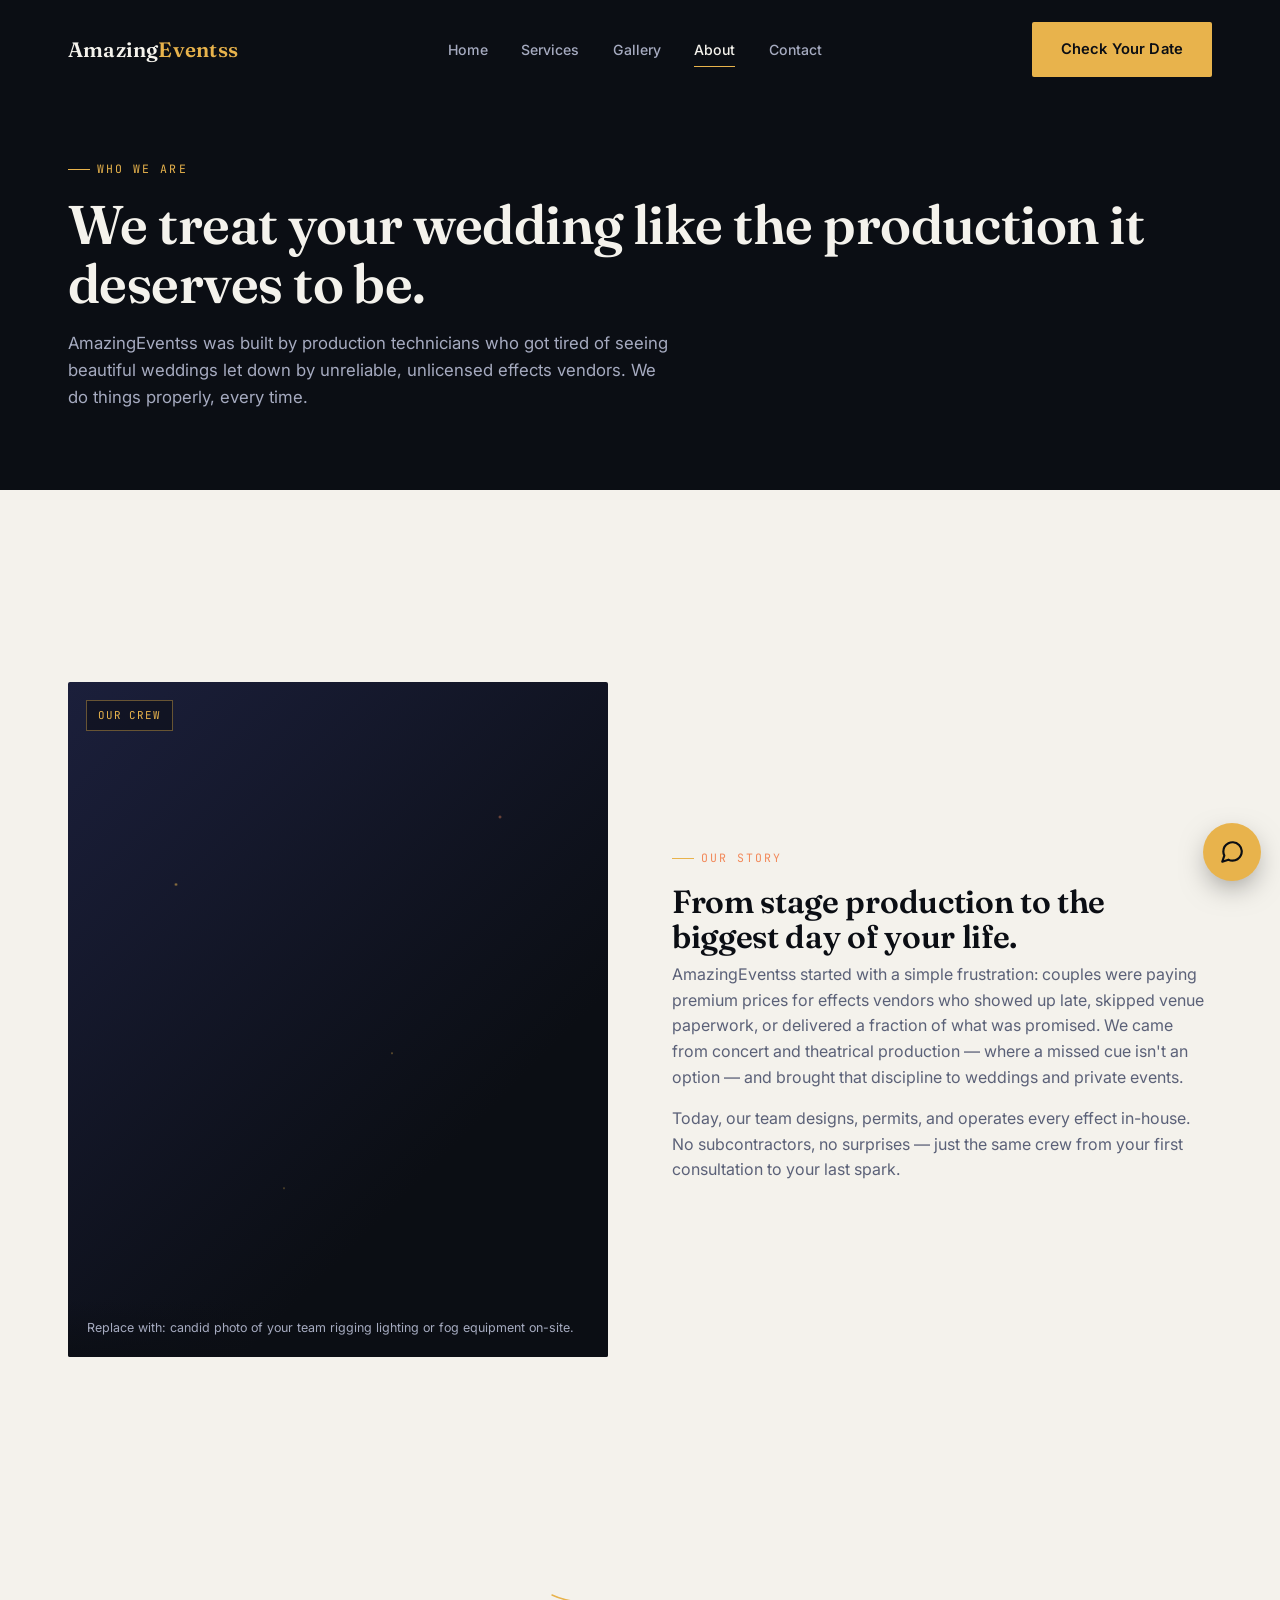
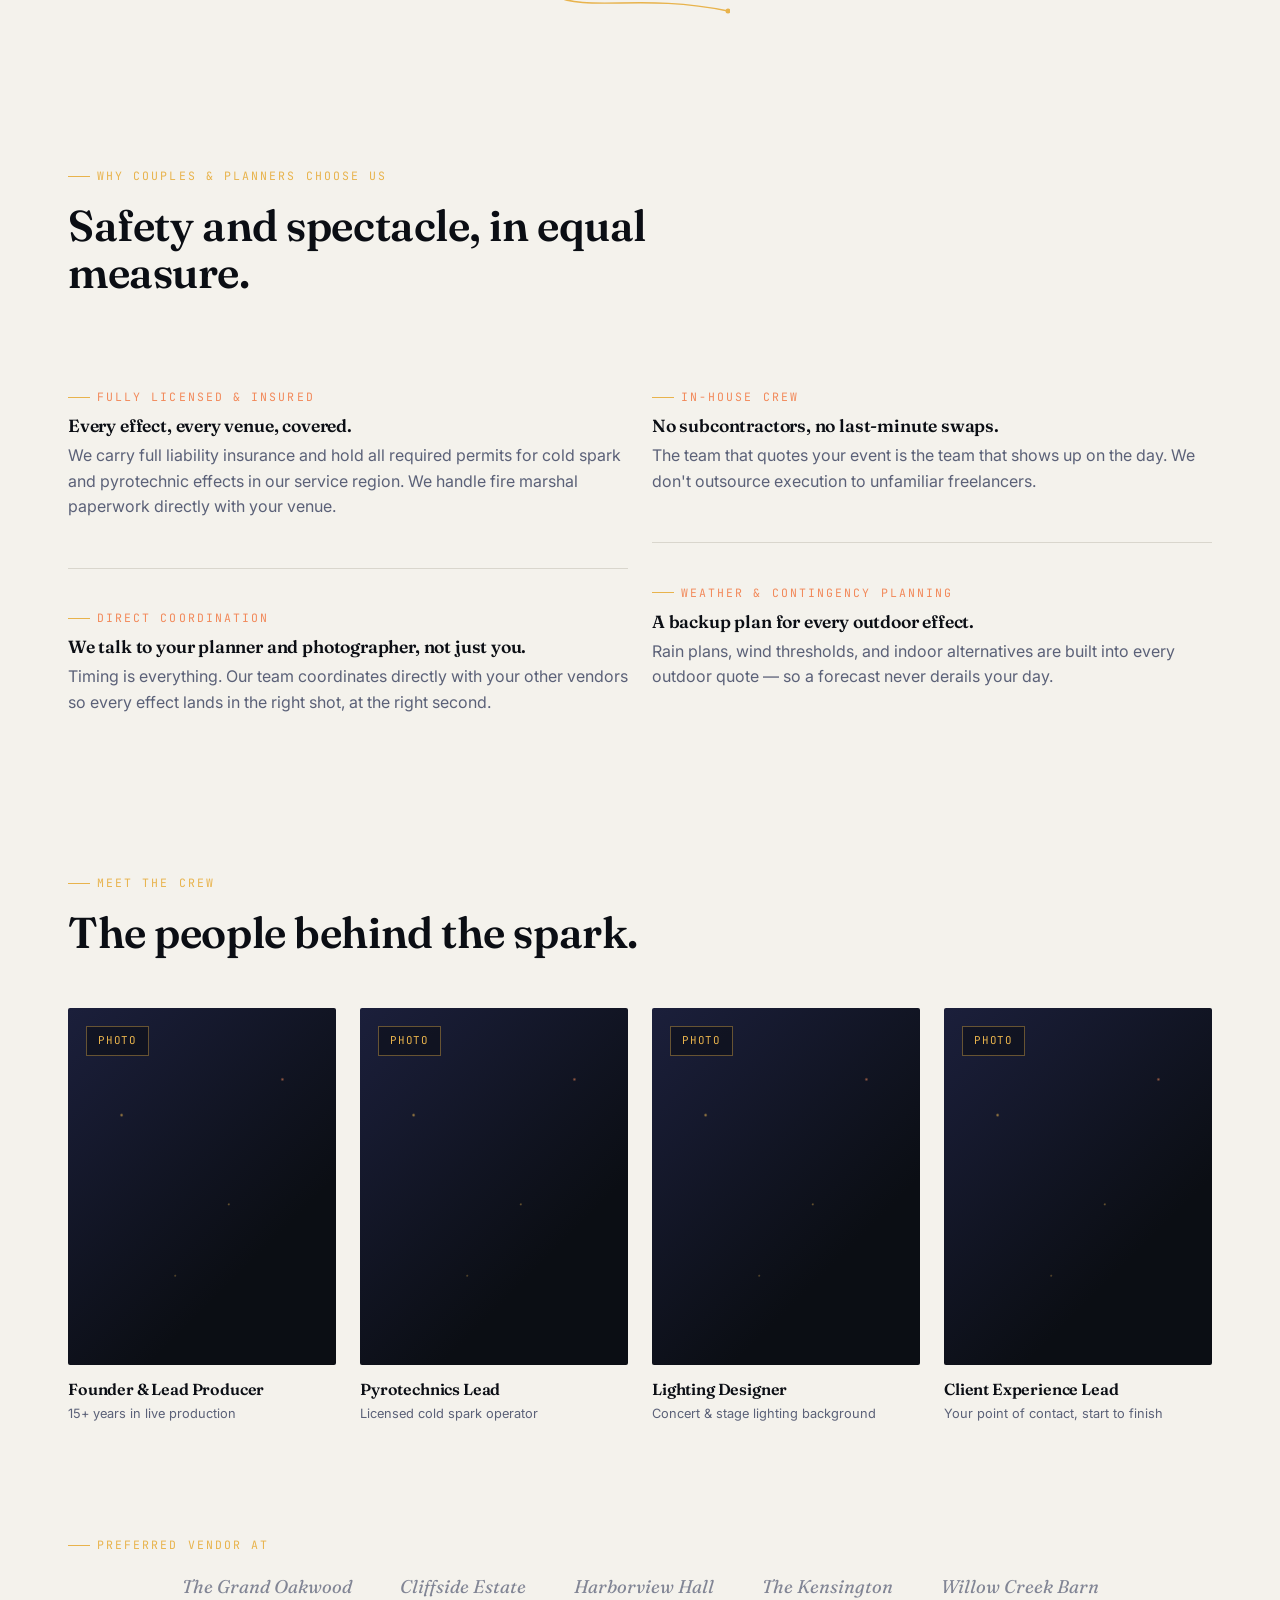
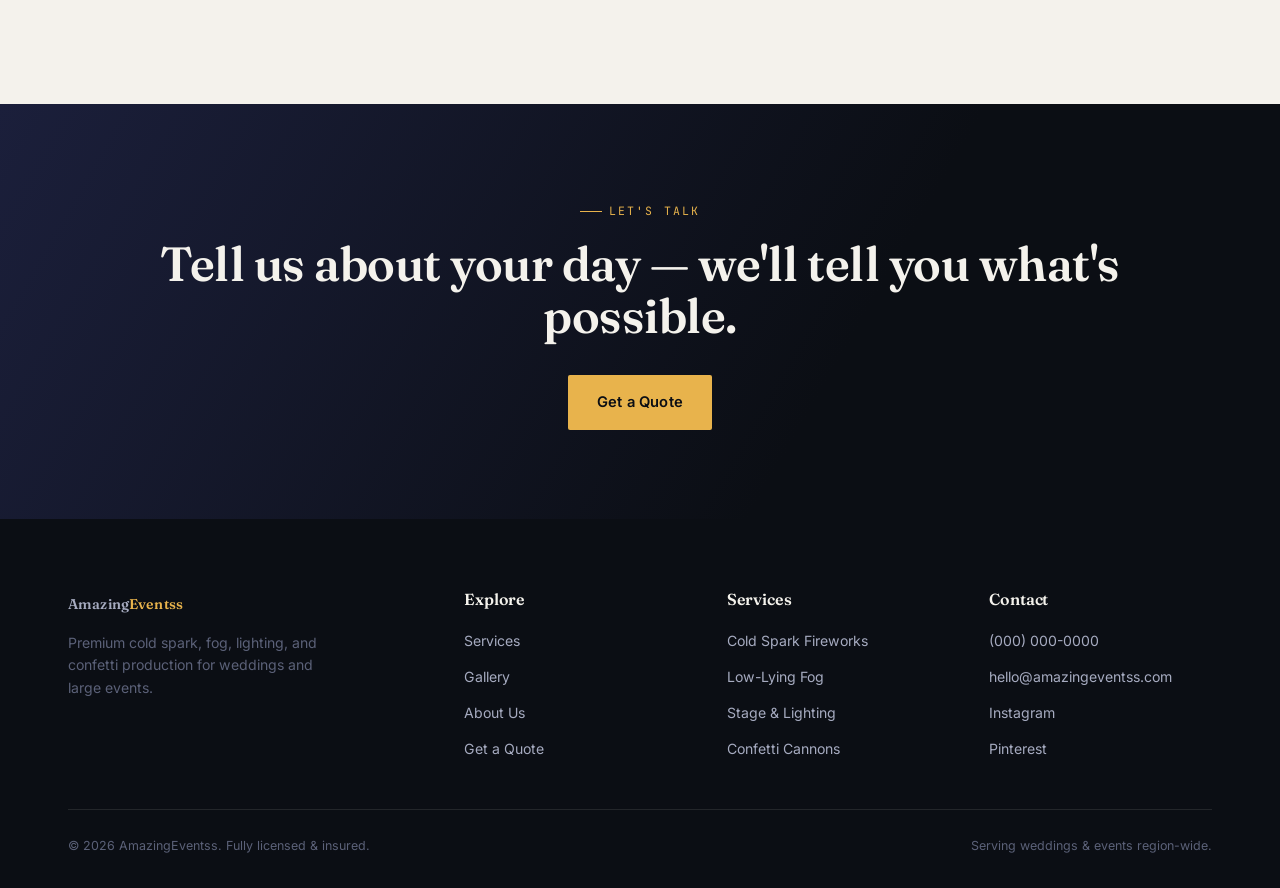
==== about.html @ cc932c7c "Initial commit" ====
<!DOCTYPE html>
<html lang="en">
<head>
<meta charset="UTF-8">
<meta name="viewport" content="width=device-width, initial-scale=1.0">
<title>About Us — Licensed, Insured &amp; Experienced | AmazingEventss</title>
<meta name="description" content="Meet the team behind AmazingEventss — licensed and insured specialists in cold spark, fog, lighting, and confetti effects for weddings and events.">

<link rel="preconnect" href="https://fonts.googleapis.com">
<link href="https://fonts.googleapis.com/css2?family=Fraunces:ital,wght@0,500;0,600;1,500&family=Inter:wght@400;500;600;700&family=JetBrains+Mono:wght@400;500&display=swap" rel="stylesheet">
<link href="https://cdn.jsdelivr.net/npm/bootstrap@5.3.3/dist/css/bootstrap.min.css" rel="stylesheet">
<link rel="stylesheet" href="css/style.css">
</head>
<body>

<nav class="ae-nav">
  <div class="container-wide">
    <a href="index.html" class="ae-brand">Amazing<span>Eventss</span></a>
    <ul class="ae-links" id="aeLinks">
      <li><a href="index.html">Home</a></li>
      <li><a href="services.html">Services</a></li>
      <li><a href="gallery.html">Gallery</a></li>
      <li><a href="about.html" class="active">About</a></li>
      <li><a href="contact.html">Contact</a></li>
    </ul>
    <div class="ae-nav-cta">
      <a href="contact.html" class="btn-spark d-none d-md-inline-flex">Check Your Date</a>
      <button class="ae-burger" id="aeBurger" aria-label="Toggle menu" aria-expanded="false">&#9776;</button>
    </div>
  </div>
</nav>

<header class="page-header">
  <div class="container-wide">
    <span class="eyebrow">Who We Are</span>
    <h1>We treat your wedding like the production it deserves to be.</h1>
    <p>AmazingEventss was built by production technicians who got tired of seeing beautiful weddings let down by unreliable, unlicensed effects vendors. We do things properly, every time.</p>
  </div>
</header>

<!-- =============================== STORY =============================== -->
<section class="section-pad">
  <div class="container-wide">
    <div class="feature-row">
      <div class="feature-media reveal">
        <div class="media-frame">
          <span class="media-tag">Our Crew</span>
          <div class="media-caption">Replace with: candid photo of your team rigging lighting or fog equipment on-site.</div>
        </div>
      </div>
      <div class="reveal">
        <span class="eyebrow">Our Story</span>
        <h2>From stage production to the biggest day of your life.</h2>
        <p>AmazingEventss started with a simple frustration: couples were paying premium prices for effects vendors who showed up late, skipped venue paperwork, or delivered a fraction of what was promised. We came from concert and theatrical production — where a missed cue isn't an option — and brought that discipline to weddings and private events.</p>
        <p style="margin-top:1rem;">Today, our team designs, permits, and operates every effect in-house. No subcontractors, no surprises — just the same crew from your first consultation to your last spark.</p>
      </div>
    </div>
  </div>
</section>

<div class="spark-divider" aria-hidden="true">
  <svg viewBox="0 0 180 24"><path d="M2,4 C40,22 90,2 178,20"/><circle cx="178" cy="20" r="2.5"/></svg>
</div>

<!-- =============================== VALUES =============================== -->
<section class="section-pad">
  <div class="container-wide">
    <div class="section-head">
      <span class="eyebrow">Why Couples &amp; Planners Choose Us</span>
      <h2>Safety and spectacle, in equal measure.</h2>
    </div>
    <div class="row">
      <div class="col-md-6">
        <div class="value-card">
          <span class="eyebrow">Fully Licensed &amp; Insured</span>
          <h3 style="font-size:1.1rem;">Every effect, every venue, covered.</h3>
          <p>We carry full liability insurance and hold all required permits for cold spark and pyrotechnic effects in our service region. We handle fire marshal paperwork directly with your venue.</p>
        </div>
        <div class="value-card">
          <span class="eyebrow">Direct Coordination</span>
          <h3 style="font-size:1.1rem;">We talk to your planner and photographer, not just you.</h3>
          <p>Timing is everything. Our team coordinates directly with your other vendors so every effect lands in the right shot, at the right second.</p>
        </div>
      </div>
      <div class="col-md-6">
        <div class="value-card">
          <span class="eyebrow">In-House Crew</span>
          <h3 style="font-size:1.1rem;">No subcontractors, no last-minute swaps.</h3>
          <p>The team that quotes your event is the team that shows up on the day. We don't outsource execution to unfamiliar freelancers.</p>
        </div>
        <div class="value-card">
          <span class="eyebrow">Weather &amp; Contingency Planning</span>
          <h3 style="font-size:1.1rem;">A backup plan for every outdoor effect.</h3>
          <p>Rain plans, wind thresholds, and indoor alternatives are built into every outdoor quote — so a forecast never derails your day.</p>
        </div>
      </div>
    </div>
  </div>
</section>

<!-- =============================== TEAM =============================== -->
<section class="section-pad" style="padding-top:0;">
  <div class="container-wide">
    <div class="section-head">
      <span class="eyebrow">Meet the Crew</span>
      <h2>The people behind the spark.</h2>
    </div>
    <div class="team-grid">
      <div class="team-card reveal">
        <div class="media-frame"><span class="media-tag">Photo</span></div>
        <h4>Founder &amp; Lead Producer</h4>
        <span>15+ years in live production</span>
      </div>
      <div class="team-card reveal">
        <div class="media-frame"><span class="media-tag">Photo</span></div>
        <h4>Pyrotechnics Lead</h4>
        <span>Licensed cold spark operator</span>
      </div>
      <div class="team-card reveal">
        <div class="media-frame"><span class="media-tag">Photo</span></div>
        <h4>Lighting Designer</h4>
        <span>Concert &amp; stage lighting background</span>
      </div>
      <div class="team-card reveal">
        <div class="media-frame"><span class="media-tag">Photo</span></div>
        <h4>Client Experience Lead</h4>
        <span>Your point of contact, start to finish</span>
      </div>
    </div>
  </div>
</section>

<!-- =============================== VENUE PARTNERS =============================== -->
<section class="section-pad" style="padding-top:0;">
  <div class="container-wide">
    <p class="eyebrow" style="justify-content:center;">Preferred Vendor At</p>
    <div class="logo-strip">
      <span>The Grand Oakwood</span>
      <span>Cliffside Estate</span>
      <span>Harborview Hall</span>
      <span>The Kensington</span>
      <span>Willow Creek Barn</span>
    </div>
  </div>
</section>

<section class="cta-banner">
  <div class="container-wide text-center">
    <span class="eyebrow" style="justify-content:center;">Let's Talk</span>
    <h2 style="max-width:none;">Tell us about your day — we'll tell you what's possible.</h2>
    <a href="contact.html" class="btn-spark" style="margin-top:1.6rem;">Get a Quote</a>
  </div>
</section>

<footer class="ae-footer">
  <div class="container-wide">
    <div class="footer-cols">
      <div>
        <a href="index.html" class="ae-brand" style="display:inline-block; margin-bottom:1rem;">Amazing<span>Eventss</span></a>
        <p style="max-width:280px; font-size:.88rem;">Premium cold spark, fog, lighting, and confetti production for weddings and large events.</p>
      </div>
      <div>
        <h4>Explore</h4>
        <ul>
          <li><a href="services.html">Services</a></li>
          <li><a href="gallery.html">Gallery</a></li>
          <li><a href="about.html">About Us</a></li>
          <li><a href="contact.html">Get a Quote</a></li>
        </ul>
      </div>
      <div>
        <h4>Services</h4>
        <ul>
          <li><a href="services.html#sparkulars">Cold Spark Fireworks</a></li>
          <li><a href="services.html#fog">Low-Lying Fog</a></li>
          <li><a href="services.html#lighting">Stage &amp; Lighting</a></li>
          <li><a href="services.html#confetti">Confetti Cannons</a></li>
        </ul>
      </div>
      <div>
        <h4>Contact</h4>
        <ul>
          <li><a href="tel:+10000000000" data-site="phone-link"><span data-site="phone-text">(000) 000-0000</span></a></li>
          <li><a href="mailto:hello@amazingeventss.com" data-site="email-link"><span data-site="email-text">hello@amazingeventss.com</span></a></li>
          <li><a href="#" data-site="instagram-link">Instagram</a></li>
          <li><a href="#" data-site="pinterest-link">Pinterest</a></li>
        </ul>
      </div>
    </div>
    <div class="footer-bottom">
      <span>© 2026 AmazingEventss. Fully licensed &amp; insured.</span>
      <span>Serving weddings &amp; events region-wide.</span>
    </div>
  </div>
</footer>

<div class="sticky-cta">
  <span>Ready to make it magic?</span>
  <a href="contact.html" class="btn-spark">Get a Quote</a>
</div>

<!-- ============ AI CHAT WIDGET ============ -->
<div class="chat-widget" id="chatWidget">
  <button class="chat-toggle" id="chatToggle" aria-label="Open chat">
    <svg class="icon-chat" viewBox="0 0 24 24" fill="none" stroke="currentColor" stroke-width="2"><path d="M21 11.5a8.38 8.38 0 01-.9 3.8 8.5 8.5 0 01-7.6 4.7 8.38 8.38 0 01-3.8-.9L3 21l1.9-5.7a8.38 8.38 0 01-.9-3.8 8.5 8.5 0 014.7-7.6 8.38 8.38 0 013.8-.9h.5a8.48 8.48 0 018 8v.5z" stroke-linecap="round" stroke-linejoin="round"/></svg>
    <svg class="icon-close" viewBox="0 0 24 24" fill="none" stroke="currentColor" stroke-width="2"><path d="M18 6L6 18M6 6l12 12" stroke-linecap="round" stroke-linejoin="round"/></svg>
  </button>
  <div class="chat-panel" id="chatPanel">
    <div class="chat-header">
      <div>
        <strong>AmazingEventss</strong>
        <span>Ask us about our effects</span>
      </div>
      <button class="chat-close" id="chatClose" aria-label="Close chat">&times;</button>
    </div>
    <div class="chat-messages" id="chatMessages"></div>
    <form class="chat-input-row" id="chatForm">
      <input type="text" id="chatInput" placeholder="Type your question..." autocomplete="off" maxlength="500">
      <button type="submit" class="chat-send" aria-label="Send">&rarr;</button>
    </form>
  </div>
</div>

<script src="https://cdn.jsdelivr.net/npm/bootstrap@5.3.3/dist/js/bootstrap.bundle.min.js"></script>
<script src="js/script.js"></script>
<script src="js/chatbot.js"></script>
</body>
</html>
---- css/style.css ----
/* ==========================================================================
   AmazingEventss — Design Tokens
   ========================================================================== */
:root{
  --ink:        #0b0e14;   /* near-black night sky */
  --ink-soft:   #12172a;   /* panel on ink */
  --midnight:   #1b1f3b;   /* deep indigo — fog / night accent */
  --midnight-2: #262c52;
  --spark:      #e8b34c;   /* warm ember gold — primary accent */
  --spark-hot:  #f2895a;   /* ember orange-pink — glow / hover */
  --mist:       #f4f2ec;   /* soft warm ivory — fog white */
  --mist-dim:   #d9d6cd;
  --stone:      #a6abc0;   /* muted slate — secondary text on dark */
  --stone-dark: #5b6178;

  --font-display: "Fraunces", "Georgia", serif;
  --font-body: "Inter", -apple-system, BlinkMacSystemFont, sans-serif;
  --font-mono: "JetBrains Mono", ui-monospace, monospace;

  --radius: 2px;
  --container-max: 1240px;
  --ease: cubic-bezier(.16,.84,.44,1);
}

/* ==========================================================================
   Base
   ========================================================================== */
*,*::before,*::after{ box-sizing:border-box; }
html{ scroll-behavior:smooth; }
@media (prefers-reduced-motion: reduce){
  html{ scroll-behavior:auto; }
  *,*::before,*::after{ animation-duration:.01ms !important; animation-iteration-count:1 !important; transition-duration:.01ms !important; scroll-behavior:auto !important; }
}

body{
  font-family:var(--font-body);
  background:var(--mist);
  color:var(--ink);
  font-size:16px;
  line-height:1.6;
  -webkit-font-smoothing:antialiased;
}

h1,h2,h3,h4,.font-display{
  font-family:var(--font-display);
  font-weight:600;
  letter-spacing:-0.01em;
  line-height:1.08;
  color:var(--ink);
}

p{ color:var(--stone-dark); }

a{ color:inherit; text-decoration:none; }

.eyebrow{
  font-family:var(--font-mono);
  font-size:.72rem;
  letter-spacing:.18em;
  text-transform:uppercase;
  color:var(--spark);
  display:inline-flex;
  align-items:center;
  gap:.6em;
  margin-bottom:1.1rem;
}
.eyebrow::before{
  content:"";
  width:22px; height:1px;
  background:var(--spark);
  display:inline-block;
}

.container-wide{
  max-width:var(--container-max);
  margin:0 auto;
  padding:0 clamp(1.25rem, 4vw, 3rem);
}

section{ position:relative; }
.section-pad{ padding:clamp(4rem, 8vw, 7.5rem) 0; }

/* Focus visibility */
a:focus-visible, button:focus-visible, input:focus-visible, textarea:focus-visible, select:focus-visible{
  outline:2px solid var(--spark);
  outline-offset:3px;
}

/* ==========================================================================
   Buttons
   ========================================================================== */
.btn-spark, .btn-ghost, .btn-outline-mist{
  display:inline-flex;
  align-items:center;
  justify-content:center;
  gap:.6rem;
  font-family:var(--font-body);
  font-weight:600;
  font-size:.92rem;
  letter-spacing:.01em;
  padding:.9rem 1.75rem;
  border-radius:var(--radius);
  border:1px solid transparent;
  transition:all .25s var(--ease);
  white-space:nowrap;
}
.btn-spark{
  background:var(--spark);
  color:var(--ink);
}
.btn-spark:hover{
  background:var(--spark-hot);
  color:var(--ink);
  transform:translateY(-2px);
  box-shadow:0 10px 24px -8px rgba(242,137,90,.55);
}
.btn-ghost{
  background:transparent;
  color:var(--mist);
  border-color:rgba(244,242,236,.35);
}
.btn-ghost:hover{
  border-color:var(--spark);
  color:var(--spark);
}
.btn-outline-mist{
  background:transparent;
  color:var(--ink);
  border-color:var(--ink);
}
.btn-outline-mist:hover{
  background:var(--ink);
  color:var(--mist);
}

/* ==========================================================================
   Navbar
   ========================================================================== */
.ae-nav{
  position:fixed; top:0; left:0; right:0; z-index:1000;
  padding:1.4rem 0;
  transition:background .35s var(--ease), padding .35s var(--ease), border-color .35s var(--ease);
  border-bottom:1px solid transparent;
}
.ae-nav.is-scrolled{
  background:rgba(11,14,20,.92);
  backdrop-filter:blur(10px);
  padding:.9rem 0;
  border-bottom-color:rgba(244,242,236,.08);
}
.ae-nav .container-wide{
  display:flex; align-items:center; justify-content:space-between;
}
.ae-brand{
  font-family:var(--font-display);
  font-size:1.3rem;
  font-weight:600;
  color:var(--mist);
  letter-spacing:.01em;
}
.ae-brand span{ color:var(--spark); }
.ae-links{
  display:flex; align-items:center; gap:2.1rem;
  list-style:none; margin:0; padding:0;
}
.ae-links a{
  font-size:.88rem;
  font-weight:500;
  color:var(--stone);
  position:relative;
  padding:.3rem 0;
  transition:color .2s;
}
.ae-links a:hover, .ae-links a.active{ color:var(--mist); }
.ae-links a.active::after{
  content:"";
  position:absolute; left:0; bottom:-4px;
  width:100%; height:1px;
  background:var(--spark);
}
.ae-nav-cta{ display:flex; align-items:center; gap:1.4rem; }
.ae-burger{
  display:none;
  background:none; border:0; color:var(--mist);
  font-size:1.4rem; cursor:pointer;
}
@media (max-width: 991px){
  .ae-links{
    position:fixed; inset:0 0 0 auto; width:min(78vw,320px);
    background:var(--ink); flex-direction:column; align-items:flex-start;
    padding:6.5rem 2rem 2rem; gap:1.6rem;
    transform:translateX(100%); transition:transform .4s var(--ease);
  }
  .ae-links.is-open{ transform:translateX(0); }
  .ae-burger{ display:block; }
  .ae-nav-cta .btn-spark{ padding:.7rem 1.2rem; font-size:.82rem; }
}

/* ==========================================================================
   Hero
   ========================================================================== */
.hero{
  background:
    radial-gradient(ellipse at 20% 0%, rgba(232,179,76,.10), transparent 55%),
    radial-gradient(ellipse at 85% 100%, rgba(27,31,59,.9), transparent 60%),
    linear-gradient(180deg, var(--ink) 0%, #0e1220 100%);
  color:var(--mist);
  min-height:100vh;
  display:flex;
  align-items:center;
  padding-top:8rem;
  padding-bottom:4rem;
  overflow:hidden;
  position:relative;
}
.hero::after{
  content:"";
  position:absolute; inset:0;
  background-image:radial-gradient(rgba(244,242,236,.35) 1px, transparent 1px);
  background-size:3px 3px;
  opacity:.05;
  pointer-events:none;
}
.hero-inner{
  position:relative; z-index:2;
  max-width:760px;
}
.hero .eyebrow{ color:var(--spark); }
.hero h1{
  font-size:clamp(2.6rem, 5.4vw, 4.6rem);
  color:var(--mist);
  margin-bottom:1.4rem;
}
.hero h1 em{
  font-style:italic;
  color:var(--spark);
}
.hero-sub{
  font-size:clamp(1.05rem, 1.6vw, 1.25rem);
  color:var(--stone);
  max-width:560px;
  margin-bottom:2.4rem;
}
.hero-ctas{ display:flex; gap:1rem; flex-wrap:wrap; margin-bottom:3rem; }
.hero-trust{
  display:flex; gap:2.2rem; flex-wrap:wrap;
  padding-top:1.8rem; border-top:1px solid rgba(244,242,236,.12);
}
.hero-trust-item{ font-size:.82rem; color:var(--stone); }
.hero-trust-item strong{
  display:block; font-family:var(--font-display); font-size:1.5rem; color:var(--mist); font-weight:600;
}

/* Spark trail signature SVG */
.spark-trail{
  position:absolute;
  pointer-events:none;
}
.spark-trail path{
  fill:none;
  stroke:var(--spark);
  stroke-width:1.5;
  stroke-linecap:round;
  stroke-dasharray:6 10;
  opacity:.55;
}
.spark-trail circle{ fill:var(--spark); }
.hero .spark-trail{
  top:8%; right:-4%;
  width:min(46vw, 620px);
  height:auto;
  opacity:.9;
}
@media (prefers-reduced-motion: no-preference){
  .spark-trail .ember{
    animation:ember-drift 7s ease-in-out infinite;
  }
  @keyframes ember-drift{
    0%,100%{ transform:translate(0,0); opacity:.9; }
    50%{ transform:translate(-6px,-10px); opacity:1; }
  }
}

/* Divider spark motif between sections */
.spark-divider{
  display:flex; align-items:center; justify-content:center;
  padding:2.6rem 0;
}
.spark-divider svg{ width:180px; height:24px; }
.spark-divider path{ fill:none; stroke:var(--spark); stroke-width:1.4; stroke-linecap:round; }
.spark-divider circle{ fill:var(--spark); }

/* ==========================================================================
   Section headers
   ========================================================================== */
.section-head{ max-width:640px; margin-bottom:3.2rem; }
.section-head h2{ font-size:clamp(1.9rem, 3.4vw, 2.7rem); }
.section-head p{ font-size:1.05rem; margin-top:.9rem; }
.on-dark .section-head h2, .on-dark h2, .on-dark h3{ color:var(--mist); }
.on-dark p{ color:var(--stone); }
.on-dark{ background:var(--ink); color:var(--mist); }

/* ==========================================================================
   Services teaser cards (home)
   ========================================================================== */
.svc-grid{
  display:grid;
  grid-template-columns:repeat(4,1fr);
  gap:1px;
  background:rgba(11,14,20,.08);
  border:1px solid rgba(11,14,20,.08);
}
.svc-card{
  background:var(--mist);
  padding:2.6rem 2rem;
  display:flex; flex-direction:column;
  min-height:340px;
  transition:background .3s var(--ease);
}
.svc-card:hover{ background:#eeebe2; }
.svc-card .num{
  font-family:var(--font-mono);
  font-size:.75rem; color:var(--stone-dark);
  letter-spacing:.1em;
  margin-bottom:1.4rem;
}
.svc-icon{ width:34px; height:34px; margin-bottom:1.6rem; color:var(--spark); }
.svc-card h3{ font-size:1.28rem; margin-bottom:.7rem; }
.svc-card p{ font-size:.9rem; flex-grow:1; }
.svc-card .svc-link{
  margin-top:1.4rem; font-size:.82rem; font-weight:600; color:var(--ink);
  display:inline-flex; align-items:center; gap:.4rem;
}
.svc-card .svc-link:hover{ color:var(--spark-hot); }
@media (max-width: 991px){ .svc-grid{ grid-template-columns:repeat(2,1fr);} }
@media (max-width: 575px){ .svc-grid{ grid-template-columns:1fr;} }

/* ==========================================================================
   Media placeholders (swap for real photo/video)
   ========================================================================== */
.media-frame{
  position:relative;
  width:100%;
  border-radius:var(--radius);
  overflow:hidden;
  background:linear-gradient(135deg,var(--midnight),var(--ink) 70%);
  aspect-ratio:4/5;
  display:flex; align-items:flex-end;
}
.media-frame.wide{ aspect-ratio:16/9; }
.media-frame.square{ aspect-ratio:1/1; }
.media-frame .media-tag{
  position:absolute; top:1.1rem; left:1.1rem;
  font-family:var(--font-mono); font-size:.68rem; letter-spacing:.08em;
  color:var(--spark); background:rgba(11,14,20,.55);
  padding:.35rem .7rem; border:1px solid rgba(232,179,76,.4);
  text-transform:uppercase;
}
.media-frame .media-caption{
  position:relative; z-index:2;
  padding:1.2rem;
  font-size:.78rem; color:var(--stone);
  background:linear-gradient(to top, rgba(11,14,20,.85), transparent);
  width:100%;
}
.media-frame::before{
  content:"";
  position:absolute; inset:0;
  background-image:
    radial-gradient(2px 2px at 20% 30%, rgba(232,179,76,.7), transparent),
    radial-gradient(1.5px 1.5px at 60% 55%, rgba(232,179,76,.5), transparent),
    radial-gradient(2px 2px at 80% 20%, rgba(242,137,90,.6), transparent),
    radial-gradient(1.5px 1.5px at 40% 75%, rgba(232,179,76,.4), transparent);
}

/* ==========================================================================
   Alternating feature rows (services page)
   ========================================================================== */
.feature-row{
  display:grid;
  grid-template-columns:1fr 1fr;
  gap:clamp(2rem,5vw,5rem);
  align-items:center;
  padding:clamp(3.5rem,7vw,6rem) 0;
  border-top:1px solid rgba(11,14,20,.08);
}
.feature-row:first-of-type{ border-top:none; }
.feature-row.reverse .feature-media{ order:2; }
.feature-row .eyebrow{ color:var(--spark-hot); }
.feature-list{ list-style:none; margin:1.6rem 0 0; padding:0; }
.feature-list li{
  padding:.55rem 0; font-size:.92rem; color:var(--stone-dark);
  border-bottom:1px dashed var(--mist-dim);
  display:flex; gap:.7rem;
}
.feature-list li::before{ content:"—"; color:var(--spark); flex-shrink:0; }
@media (max-width:900px){
  .feature-row, .feature-row.reverse{ grid-template-columns:1fr; }
  .feature-row.reverse .feature-media{ order:0; }
}

/* ==========================================================================
   Trust / stats strip
   ========================================================================== */
.trust-strip{
  background:var(--ink); color:var(--mist);
  padding:3.2rem 0;
}
.trust-strip .container-wide{
  display:flex; flex-wrap:wrap; gap:2.5rem; justify-content:space-between; align-items:center;
}
.trust-item{ display:flex; align-items:center; gap:.8rem; font-size:.85rem; color:var(--stone); }
.trust-item svg{ width:20px; height:20px; color:var(--spark); flex-shrink:0; }

.logo-strip{
  display:flex; flex-wrap:wrap; gap:3rem; align-items:center; justify-content:center;
  opacity:.75;
}
.logo-strip span{
  font-family:var(--font-display); font-style:italic; font-size:1.15rem; color:var(--stone-dark);
}

/* ==========================================================================
   Testimonials
   ========================================================================== */
.testi-card{
  background:var(--mist); border:1px solid var(--mist-dim);
  padding:2.4rem; height:100%;
}
.testi-card p.quote{
  font-family:var(--font-display); font-style:italic; font-size:1.2rem;
  color:var(--ink); margin-bottom:1.4rem;
}
.testi-name{ font-weight:700; font-size:.88rem; }
.testi-role{ font-size:.78rem; color:var(--stone-dark); }

/* ==========================================================================
   CTA banner
   ========================================================================== */
.cta-banner{
  background:linear-gradient(120deg, var(--midnight) 0%, var(--ink) 65%);
  color:var(--mist);
  padding:clamp(3.5rem,7vw,6rem) 0;
  position:relative; overflow:hidden;
}
.cta-banner h2{ color:var(--mist); font-size:clamp(2rem,4vw,3rem); max-width:620px; }
.mini-form{
  background:rgba(244,242,236,.04);
  border:1px solid rgba(244,242,236,.14);
  padding:2rem;
  display:grid; gap:1rem;
}
.mini-form label{ font-size:.78rem; color:var(--stone); margin-bottom:.35rem; display:block; }
.mini-form .form-control, .mini-form .form-select{
  background:rgba(11,14,20,.6); border:1px solid rgba(244,242,236,.18);
  color:var(--mist); border-radius:var(--radius); padding:.7rem .9rem;
}
.mini-form .form-control:focus, .mini-form .form-select:focus{
  background:rgba(11,14,20,.8); border-color:var(--spark); box-shadow:none; color:var(--mist);
}
.chip-check{
  display:flex; flex-wrap:wrap; gap:.6rem;
}
.chip-check input{ display:none; }
.chip-check label{
  border:1px solid rgba(244,242,236,.2); padding:.5rem 1rem; font-size:.8rem;
  cursor:pointer; transition:all .2s; margin:0;
}
.chip-check input:checked + label{ background:var(--spark); color:var(--ink); border-color:var(--spark); }

/* ==========================================================================
   Footer
   ========================================================================== */
.ae-footer{ background:var(--ink); color:var(--stone); padding:4.5rem 0 2rem; }
.ae-footer h4{ color:var(--mist); font-size:1rem; margin-bottom:1.2rem; }
.ae-footer a{ color:var(--stone); font-size:.88rem; }
.ae-footer a:hover{ color:var(--spark); }
.footer-cols{ display:grid; grid-template-columns:1.6fr 1fr 1fr 1fr; gap:2.5rem; padding-bottom:3rem; }
.footer-cols ul{ list-style:none; padding:0; margin:0; display:grid; gap:.65rem; }
.footer-bottom{
  border-top:1px solid rgba(244,242,236,.1); padding-top:1.6rem;
  display:flex; justify-content:space-between; flex-wrap:wrap; gap:1rem;
  font-size:.78rem; color:var(--stone-dark);
}
@media (max-width:800px){ .footer-cols{ grid-template-columns:1fr 1fr; } }

/* ==========================================================================
   Sticky mobile CTA
   ========================================================================== */
.sticky-cta{
  position:fixed; left:0; right:0; bottom:0; z-index:999;
  background:var(--ink); border-top:1px solid rgba(232,179,76,.35);
  padding:.8rem 1rem; display:none;
  justify-content:space-between; align-items:center; gap:1rem;
}
.sticky-cta span{ color:var(--mist); font-size:.85rem; }
@media (max-width:767px){ .sticky-cta.is-visible{ display:flex; } body{ padding-bottom:70px; } }

/* ==========================================================================
   Reveal-on-scroll
   ========================================================================== */
.reveal{ opacity:0; transform:translateY(24px); transition:opacity .8s var(--ease), transform .8s var(--ease); }
.reveal.is-visible{ opacity:1; transform:translateY(0); }

/* ==========================================================================
   Page header (interior pages)
   ========================================================================== */
.page-header{
  background:var(--ink); color:var(--mist);
  padding:9.5rem 0 4rem;
}
.page-header .eyebrow{ color:var(--spark); }
.page-header h1{ color:var(--mist); font-size:clamp(2.2rem,4.4vw,3.4rem); }
.page-header p{ color:var(--stone); max-width:600px; font-size:1.05rem; margin-top:1rem; }

/* ==========================================================================
   Gallery
   ========================================================================== */
.filter-bar{ display:flex; flex-wrap:wrap; gap:.7rem; margin-bottom:2.6rem; }
.filter-btn{
  font-family:var(--font-mono); font-size:.72rem; letter-spacing:.08em; text-transform:uppercase;
  padding:.6rem 1.1rem; border:1px solid var(--mist-dim); background:transparent; color:var(--stone-dark);
  cursor:pointer; transition:all .2s;
}
.filter-btn.active, .filter-btn:hover{ background:var(--ink); color:var(--mist); border-color:var(--ink); }
.gallery-grid{ display:grid; grid-template-columns:repeat(3,1fr); gap:1.2rem; }
.gallery-item{ cursor:default; }
.gallery-item.is-hidden{ display:none; }
@media (max-width:900px){ .gallery-grid{ grid-template-columns:repeat(2,1fr);} }
@media (max-width:560px){ .gallery-grid{ grid-template-columns:1fr;} }

/* ==========================================================================
   About page
   ========================================================================== */
.value-card{ padding:2rem 0; border-top:1px solid var(--mist-dim); }
.value-card:first-child{ border-top:none; }
.value-card .eyebrow{ color:var(--spark-hot); margin-bottom:.6rem; }
.team-grid{ display:grid; grid-template-columns:repeat(4,1fr); gap:1.5rem; }
.team-card .media-frame{ aspect-ratio:3/4; margin-bottom:1rem; }
.team-card h4{ font-size:1rem; margin-bottom:.1rem; }
.team-card span{ font-size:.8rem; color:var(--stone-dark); }
@media (max-width:900px){ .team-grid{ grid-template-columns:repeat(2,1fr);} }

/* ==========================================================================
   Contact page — multi-step form
   ========================================================================== */
.contact-wrap{ display:grid; grid-template-columns:1.3fr 1fr; gap:4rem; align-items:flex-start; }
@media (max-width:960px){ .contact-wrap{ grid-template-columns:1fr; } }

.step-tracker{ display:flex; gap:0; margin-bottom:2.4rem; }
.step-tracker div{
  flex:1; text-align:center; font-family:var(--font-mono); font-size:.7rem; letter-spacing:.06em;
  padding-bottom:.8rem; border-bottom:2px solid var(--mist-dim); color:var(--stone-dark); text-transform:uppercase;
}
.step-tracker div.active{ border-color:var(--spark); color:var(--ink); }

.form-step{ display:none; }
.form-step.is-active{ display:block; }
.big-form label{ font-size:.85rem; font-weight:600; margin-bottom:.4rem; display:block; }
.big-form .form-control, .big-form .form-select, .big-form textarea{
  border:1px solid var(--mist-dim); border-radius:var(--radius); padding:.85rem 1rem; margin-bottom:1.3rem;
  background:#fff; width:100%; font-family:var(--font-body);
}
.big-form .form-control:focus, .big-form textarea:focus, .big-form .form-select:focus{
  border-color:var(--spark); outline:none; box-shadow:0 0 0 3px rgba(232,179,76,.18);
}
.effect-grid{ display:grid; grid-template-columns:repeat(2,1fr); gap:.8rem; margin-bottom:1.5rem; }
.effect-check{ position:relative; }
.effect-check input{ position:absolute; opacity:0; }
.effect-check label{
  display:block; border:1px solid var(--mist-dim); padding:1rem 1.1rem; cursor:pointer; transition:all .2s;
}
.effect-check input:checked + label{ border-color:var(--spark); background:rgba(232,179,76,.08); }
.effect-check label strong{ display:block; font-size:.9rem; }
.effect-check label span{ font-size:.76rem; color:var(--stone-dark); }
.form-nav{ display:flex; justify-content:space-between; margin-top:1rem; }
.success-msg{ display:none; text-align:center; padding:3rem 1rem; }
.success-msg.is-active{ display:block; }
.success-msg svg{ width:52px; height:52px; color:var(--spark); margin-bottom:1.2rem; }

.contact-side .side-block{ padding:1.8rem 0; border-top:1px solid var(--mist-dim); }
.contact-side .side-block:first-child{ border-top:none; padding-top:0; }
.contact-side h4{ font-size:.95rem; margin-bottom:.5rem; }
.contact-side p, .contact-side a{ font-size:.9rem; }
.map-frame{ aspect-ratio:4/3; background:linear-gradient(135deg,var(--midnight),var(--ink)); position:relative; }

/* ==========================================================================
   AI Chat Widget
   ========================================================================== */
.chat-widget{
  position:fixed;
  right:1.2rem;
  bottom:1.2rem;
  z-index:1200;
  font-family:var(--font-body);
}
.chat-toggle{
  width:58px; height:58px;
  border-radius:50%;
  background:var(--spark);
  color:var(--ink);
  border:none;
  cursor:pointer;
  display:flex; align-items:center; justify-content:center;
  box-shadow:0 10px 30px -8px rgba(0,0,0,.5);
  transition:transform .2s var(--ease), background .2s;
}
.chat-toggle:hover{ background:var(--spark-hot); transform:scale(1.06); }
.chat-toggle svg{ width:26px; height:26px; }
.chat-toggle .icon-close{ display:none; }
.chat-widget.is-open .chat-toggle .icon-chat{ display:none; }
.chat-widget.is-open .chat-toggle .icon-close{ display:block; }

.chat-panel{
  position:absolute;
  bottom:72px;
  right:0;
  width:360px;
  max-width:calc(100vw - 2.4rem);
  height:min(520px, 70vh);
  background:var(--ink);
  border:1px solid rgba(244,242,236,.12);
  box-shadow:0 20px 60px -12px rgba(0,0,0,.6);
  display:flex;
  flex-direction:column;
  opacity:0;
  transform:translateY(12px) scale(.98);
  pointer-events:none;
  transition:opacity .22s var(--ease), transform .22s var(--ease);
}
.chat-widget.is-open .chat-panel{
  opacity:1;
  transform:translateY(0) scale(1);
  pointer-events:auto;
}
.chat-header{
  padding:1rem 1.2rem;
  border-bottom:1px solid rgba(244,242,236,.12);
  display:flex; align-items:center; justify-content:space-between;
  flex-shrink:0;
}
.chat-header strong{
  font-family:var(--font-display);
  color:var(--mist);
  font-size:1rem;
  display:block;
}
.chat-header span{
  font-size:.72rem;
  color:var(--stone);
}
.chat-close{
  background:none; border:none; color:var(--stone);
  font-size:1.4rem; line-height:1; cursor:pointer; padding:0 .2rem;
}
.chat-close:hover{ color:var(--spark); }

.chat-messages{
  flex:1;
  overflow-y:auto;
  padding:1.1rem 1.2rem;
  display:flex; flex-direction:column; gap:.8rem;
}
.chat-msg{
  max-width:85%;
  padding:.65rem .9rem;
  font-size:.87rem;
  line-height:1.5;
  white-space:pre-wrap;
}
.chat-msg-bot{
  background:rgba(244,242,236,.06);
  color:var(--mist);
  align-self:flex-start;
  border:1px solid rgba(244,242,236,.08);
}
.chat-msg-user{
  background:var(--spark);
  color:var(--ink);
  align-self:flex-end;
  font-weight:500;
}
.chat-msg-error{
  background:rgba(220,80,80,.12);
  color:#f3b4b4;
  align-self:flex-start;
  border:1px solid rgba(220,80,80,.3);
}
.chat-typing{
  align-self:flex-start;
  display:flex; gap:4px;
  padding:.7rem .9rem;
}
.chat-typing span{
  width:6px; height:6px; border-radius:50%;
  background:var(--stone);
  animation:chat-bounce 1.2s infinite ease-in-out;
}
.chat-typing span:nth-child(2){ animation-delay:.15s; }
.chat-typing span:nth-child(3){ animation-delay:.3s; }
@keyframes chat-bounce{
  0%,60%,100%{ transform:translateY(0); opacity:.5; }
  30%{ transform:translateY(-4px); opacity:1; }
}

.chat-input-row{
  display:flex; gap:.6rem;
  padding:.9rem 1rem;
  border-top:1px solid rgba(244,242,236,.12);
  flex-shrink:0;
}
.chat-input-row input{
  flex:1;
  background:rgba(244,242,236,.06);
  border:1px solid rgba(244,242,236,.16);
  color:var(--mist);
  padding:.65rem .8rem;
  font-family:var(--font-body);
  font-size:.85rem;
}
.chat-input-row input:focus{
  outline:none; border-color:var(--spark);
}
.chat-input-row input::placeholder{ color:var(--stone-dark); }
.chat-send{
  background:var(--spark);
  color:var(--ink);
  border:none;
  width:40px; flex-shrink:0;
  cursor:pointer;
  font-size:1.1rem;
  transition:background .2s;
}
.chat-send:hover{ background:var(--spark-hot); }
.chat-send:disabled{ opacity:.5; cursor:default; }

@media (max-width:480px){
  .chat-widget{ right:.8rem; bottom:.8rem; }
  .chat-panel{ width:calc(100vw - 1.6rem); }
}
/* Keep the widget clear of the sticky mobile CTA bar */
@media (max-width:767px){
  .chat-widget{ bottom:86px; }
}
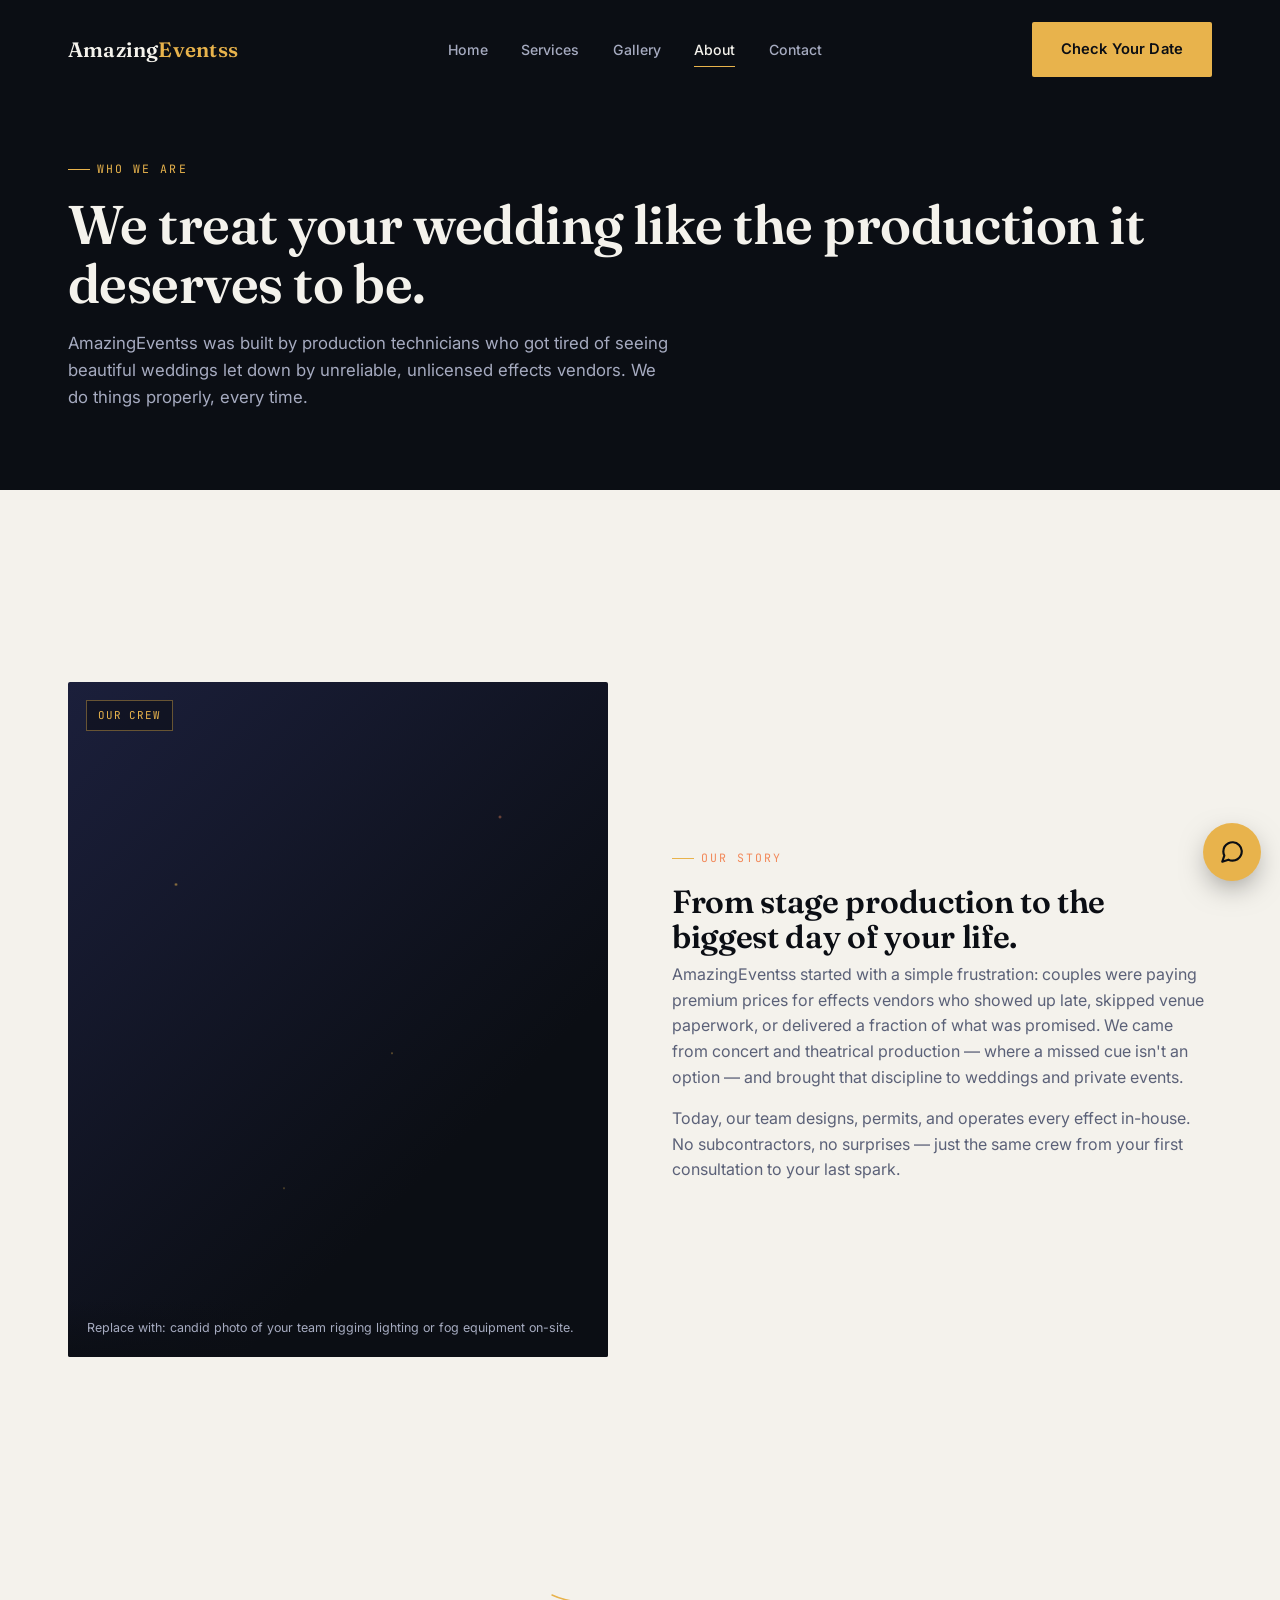
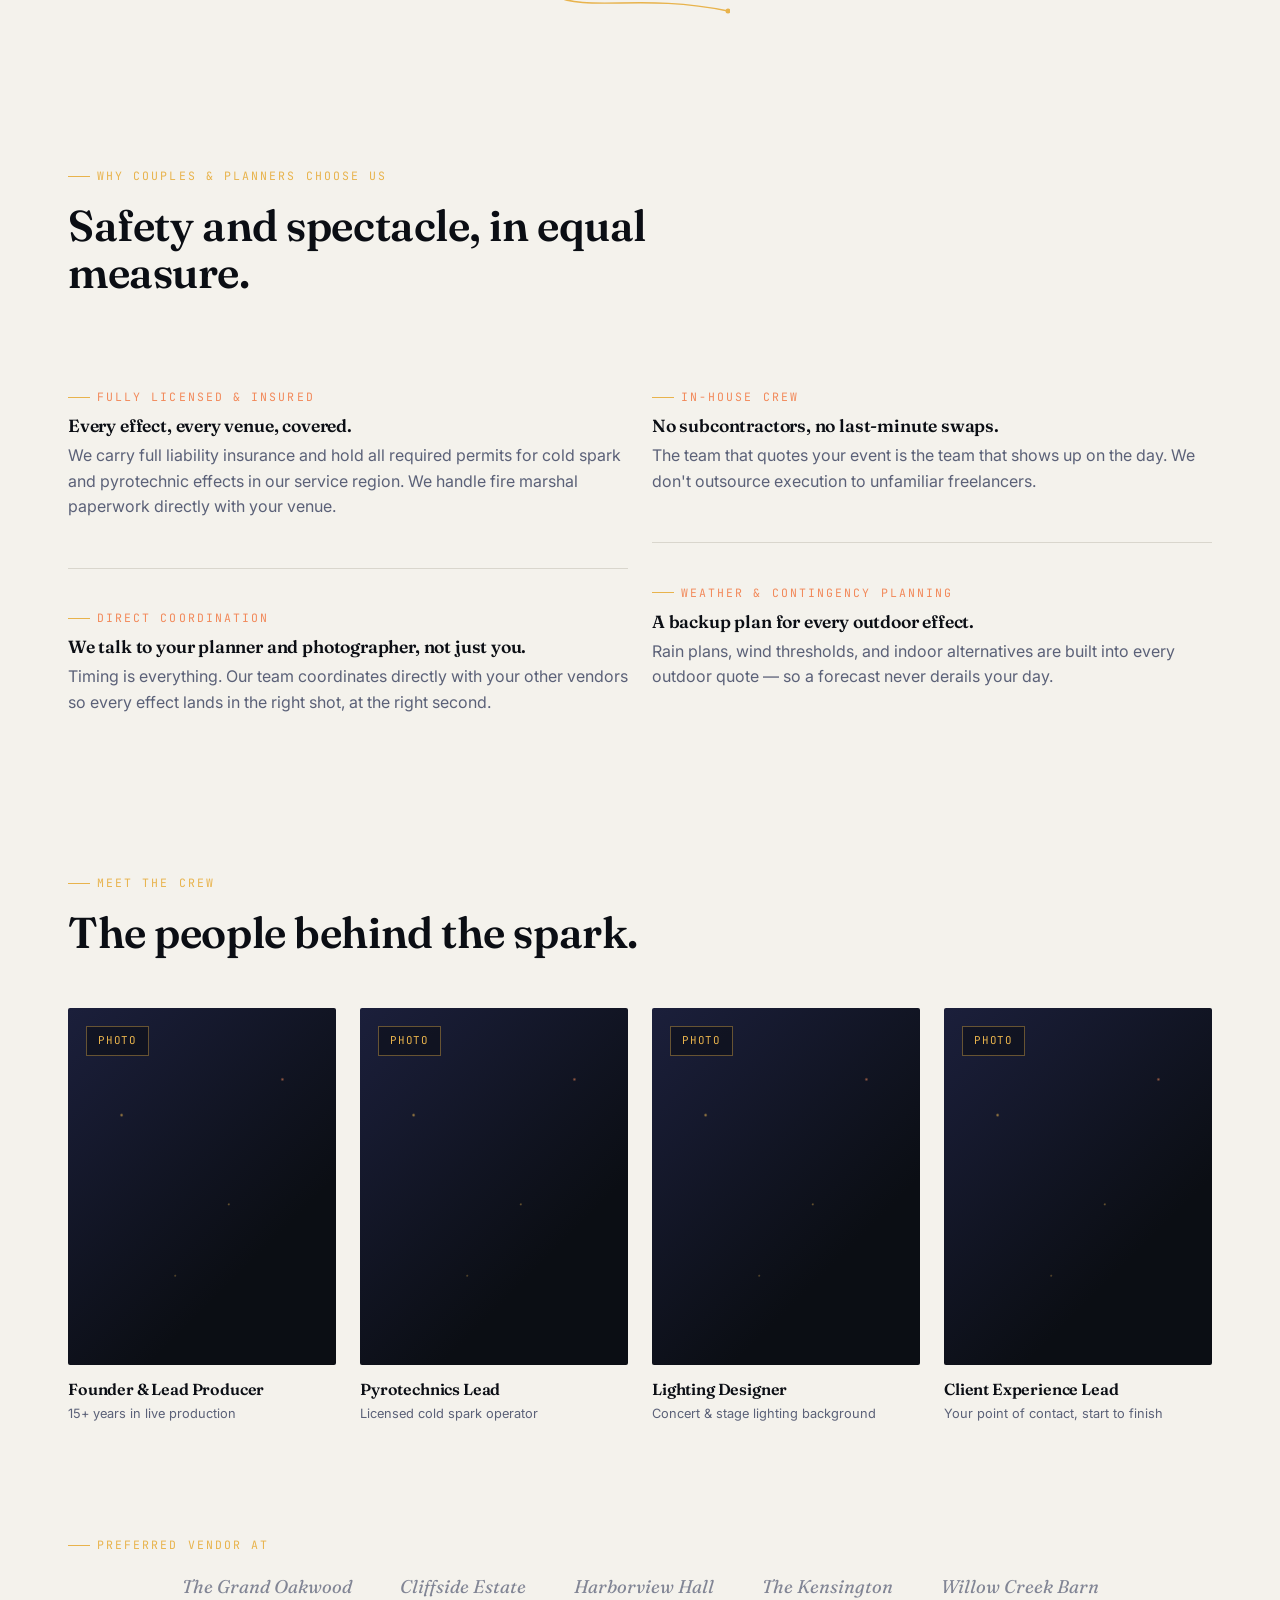
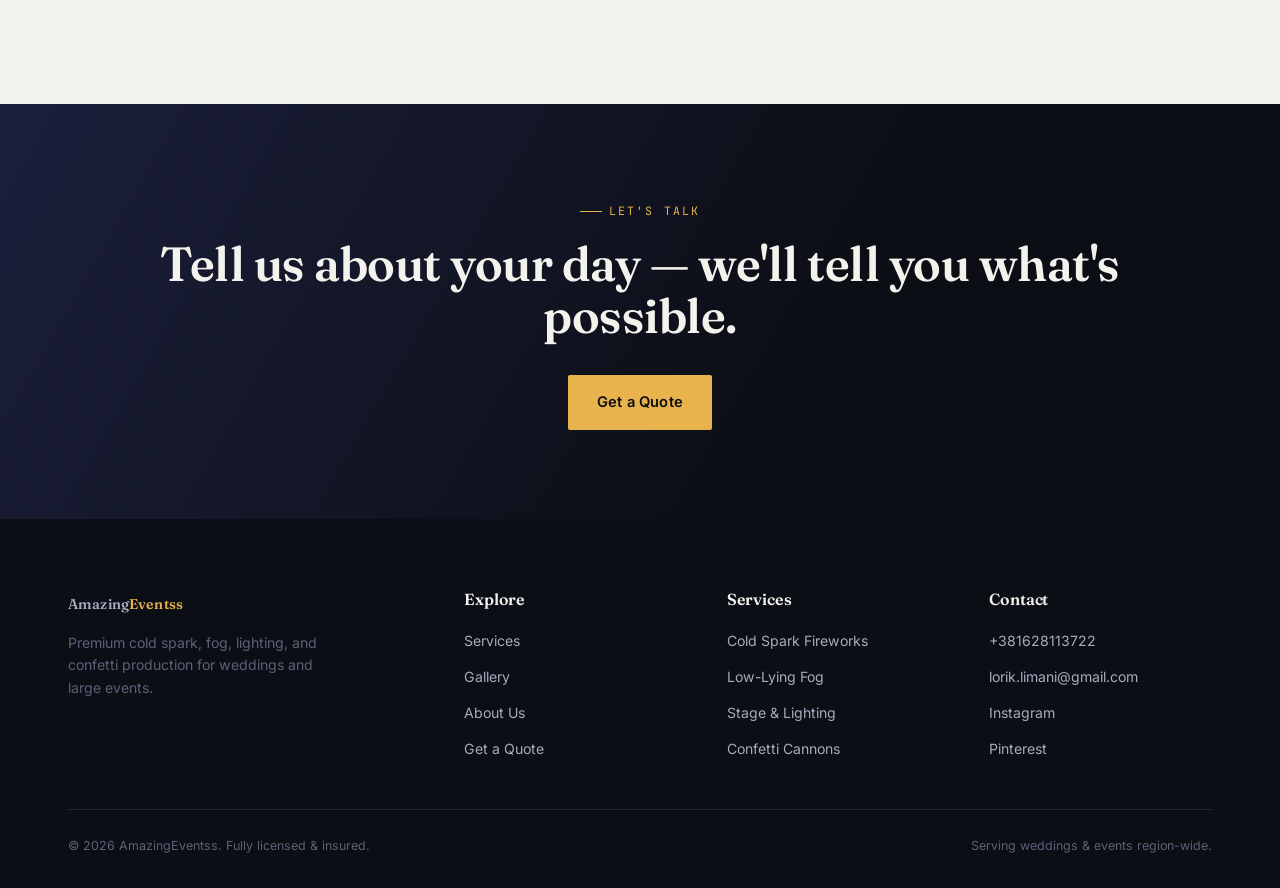
==== commit ea83d3e4: "added the AI Chat Button to each page" ====
--- a/about.html
+++ b/about.html
@@ -180,8 +180,8 @@
       <div>
         <h4>Contact</h4>
         <ul>
-          <li><a href="tel:+10000000000" data-site="phone-link"><span data-site="phone-text">(000) 000-0000</span></a></li>
-          <li><a href="mailto:hello@amazingeventss.com" data-site="email-link"><span data-site="email-text">hello@amazingeventss.com</span></a></li>
+          <li><a href="tel:+381628113722" data-site="phone-link"><span data-site="phone-text">+381628113722</span></a></li>
+          <li><a href="mailto:lorik.limani@gmail.com" data-site="email-link"><span data-site="email-text">lorik.limani@gmail.com</span></a></li>
           <li><a href="#" data-site="instagram-link">Instagram</a></li>
           <li><a href="#" data-site="pinterest-link">Pinterest</a></li>
         </ul>
--- a/css/style.css
+++ b/css/style.css
@@ -686,6 +686,10 @@
   align-self:flex-start;
   border:1px solid rgba(220,80,80,.3);
 }
+.chat-msg-bot strong{
+  color:var(--spark);
+  font-weight:700;
+}
 .chat-typing{
   align-self:flex-start;
   display:flex; gap:4px;
@@ -742,3 +746,246 @@
 @media (max-width:767px){
   .chat-widget{ bottom:86px; }
 }
+
+/* Canvas Sparks Background Overlay */
+#heroSparkCanvas{
+  position:absolute; inset:0;
+  width:100%; height:100%;
+  pointer-events:none; z-index:1;
+}
+
+/* Shimmering Gold Text Clips */
+.gradient-text-gold{
+  background: linear-gradient(135deg, #fff 0%, var(--spark) 50%, var(--spark-hot) 100%);
+  -webkit-background-clip: text;
+  -webkit-text-fill-color: transparent;
+  display: inline-block;
+}
+
+/* Glassmorphism utility card */
+.glass-panel{
+  background: rgba(18, 23, 42, 0.65);
+  backdrop-filter: blur(14px);
+  -webkit-backdrop-filter: blur(14px);
+  border: 1px solid rgba(232, 179, 76, 0.22);
+  border-radius: var(--radius);
+  box-shadow: 0 20px 40px -15px rgba(0, 0, 0, 0.5);
+  transition: transform .35s var(--ease), border-color .35s var(--ease), box-shadow .35s var(--ease);
+}
+.glass-panel:hover{
+  border-color: rgba(232, 179, 76, 0.5);
+  box-shadow: 0 25px 50px -12px rgba(232, 179, 76, 0.2);
+}
+
+/* ==========================================================================
+   Luxury Effects Carousel (Homepage)
+   ========================================================================== */
+.carousel-section{
+  background: var(--ink);
+  color: var(--mist);
+  padding: 5.5rem 0;
+  position: relative;
+  overflow: hidden;
+}
+.ae-carousel-container{
+  position: relative;
+  max-width: 960px;
+  margin: 0 auto;
+  display: flex;
+  align-items: center;
+}
+.ae-carousel{
+  position: relative;
+  width: 100%;
+  aspect-ratio: 16 / 9;
+  max-height: 520px;
+  border-radius: 4px;
+  overflow: hidden;
+  border: 1px solid rgba(232, 179, 76, 0.3);
+  box-shadow: 0 25px 50px rgba(0, 0, 0, 0.85);
+  background: #000;
+}
+.carousel-slide{
+  position: absolute; inset: 0;
+  width: 100%; height: 100%;
+  opacity: 0;
+  visibility: hidden;
+  transition: opacity .6s var(--ease), transform .6s var(--ease);
+  transform: scale(1.04);
+}
+.carousel-slide.active{
+  opacity: 1;
+  visibility: visible;
+  transform: scale(1);
+}
+.slide-media{
+  width: 100%; height: 100%;
+  background-size: cover;
+  background-position: center;
+  position: relative;
+  display: flex;
+  flex-direction: column;
+  justify-content: space-between;
+  padding: clamp(1.5rem, 4vw, 2.5rem);
+}
+.slide-media::before{
+  content: "";
+  position: absolute; inset: 0;
+  background: linear-gradient(180deg, rgba(11,14,20,0.3) 0%, rgba(11,14,20,0.85) 100%);
+  pointer-events: none;
+}
+.slide-badge{
+  position: relative; z-index: 2;
+  align-self: flex-start;
+  font-family: var(--font-mono);
+  font-size: .78rem;
+  letter-spacing: .1em;
+  color: var(--spark);
+  background: rgba(11, 14, 20, 0.7);
+  backdrop-filter: blur(8px);
+  padding: .4rem .9rem;
+  border: 1px solid rgba(232, 179, 76, 0.4);
+  text-transform: uppercase;
+  border-radius: 2px;
+}
+.slide-info{
+  position: relative; z-index: 2;
+  text-align: left;
+  max-width: 520px;
+}
+.slide-info h3{
+  font-family: var(--font-display);
+  font-size: clamp(1.6rem, 3vw, 2.3rem);
+  color: var(--mist);
+  margin-bottom: .6rem;
+}
+.slide-info p{
+  color: var(--stone);
+  font-size: .95rem;
+  margin-bottom: 1.2rem;
+}
+.carousel-arrow{
+  position: absolute; top: 50%; transform: translateY(-50%);
+  z-index: 10;
+  width: 48px; height: 48px;
+  background: rgba(18, 23, 42, 0.85);
+  backdrop-filter: blur(10px);
+  border: 1px solid rgba(232, 179, 76, 0.3);
+  color: var(--spark);
+  font-size: 1.8rem; line-height: 1;
+  border-radius: 50%;
+  cursor: pointer;
+  transition: all .25s var(--ease);
+  display: flex; align-items: center; justify-content: center;
+}
+.carousel-arrow.prev{ left: -24px; }
+.carousel-arrow.next{ right: -24px; }
+.carousel-arrow:hover{
+  background: var(--spark);
+  color: var(--ink);
+  box-shadow: 0 0 20px rgba(232, 179, 76, 0.5);
+}
+.carousel-indicators{
+  display: flex; justify-content: center; gap: .8rem;
+  margin-top: 2rem;
+}
+.carousel-indicators .dot{
+  width: 12px; height: 12px;
+  border-radius: 50%;
+  border: 1px solid rgba(244, 242, 236, 0.4);
+  background: transparent;
+  cursor: pointer;
+  transition: all .25s var(--ease);
+  padding: 0;
+}
+.carousel-indicators .dot.active{
+  background: var(--spark);
+  border-color: var(--spark);
+  width: 32px;
+  border-radius: 6px;
+  box-shadow: 0 0 10px rgba(232, 179, 76, 0.5);
+}
+@media (max-width: 768px){
+  .carousel-arrow.prev{ left: 10px; }
+  .carousel-arrow.next{ right: 10px; }
+}
+
+
+/* ==========================================================================
+   Gallery Lightbox Modal
+   ========================================================================== */
+.ae-lightbox{
+  position: fixed; inset: 0; z-index: 9999;
+  background: rgba(11, 14, 20, 0.94);
+  backdrop-filter: blur(16px);
+  display: flex; align-items: center; justify-content: center;
+  opacity: 0; pointer-events: none;
+  transition: opacity .3s var(--ease);
+  padding: 2rem;
+}
+.ae-lightbox.is-open{
+  opacity: 1; pointer-events: auto;
+}
+.lightbox-content{
+  max-width: 900px; width: 100%;
+  position: relative; text-align: center;
+}
+.lightbox-content img{
+  max-width: 100%; max-height: 75vh;
+  border-radius: 2px;
+  box-shadow: 0 25px 60px rgba(0,0,0,0.9);
+  border: 1px solid rgba(232, 179, 76, 0.3);
+}
+.lightbox-caption{
+  margin-top: 1.2rem;
+  color: var(--mist);
+  font-family: var(--font-display);
+  font-size: 1.2rem;
+}
+.lightbox-tag{
+  display: inline-block;
+  font-family: var(--font-mono);
+  font-size: .75rem; color: var(--spark);
+  margin-bottom: .4rem; text-transform: uppercase;
+}
+.lightbox-close{
+  position: absolute; top: -40px; right: 0;
+  background: none; border: none; color: var(--mist);
+  font-size: 2rem; cursor: pointer;
+}
+
+/* ==========================================================================
+   Package Budget Estimator Widget
+   ========================================================================== */
+.calc-container{
+  background: rgba(18, 23, 42, 0.85);
+  backdrop-filter: blur(16px);
+  border: 1px solid rgba(232, 179, 76, 0.25);
+  padding: 2.5rem; border-radius: 4px;
+  color: var(--mist);
+  margin-top: 3rem;
+}
+.calc-options{
+  display: grid; grid-template-columns: repeat(auto-fit, minmax(200px, 1fr)); gap: 1rem;
+  margin: 1.5rem 0;
+}
+.calc-item{
+  background: rgba(11, 14, 20, 0.6);
+  border: 1px solid rgba(244, 242, 236, 0.15);
+  padding: 1.2rem; border-radius: 2px;
+  cursor: pointer; transition: all .2s;
+  display: flex; flex-direction: column; justify-content: space-between;
+}
+.calc-item.selected{
+  border-color: var(--spark);
+  background: rgba(232, 179, 76, 0.12);
+}
+.calc-price-result{
+  display: flex; justify-content: space-between; align-items: center;
+  border-top: 1px solid rgba(244, 242, 236, 0.15);
+  padding-top: 1.5rem; margin-top: 1.5rem;
+}
+.calc-price-result .amount{
+  font-family: var(--font-display);
+  font-size: 2.2rem; color: var(--spark);
+}
